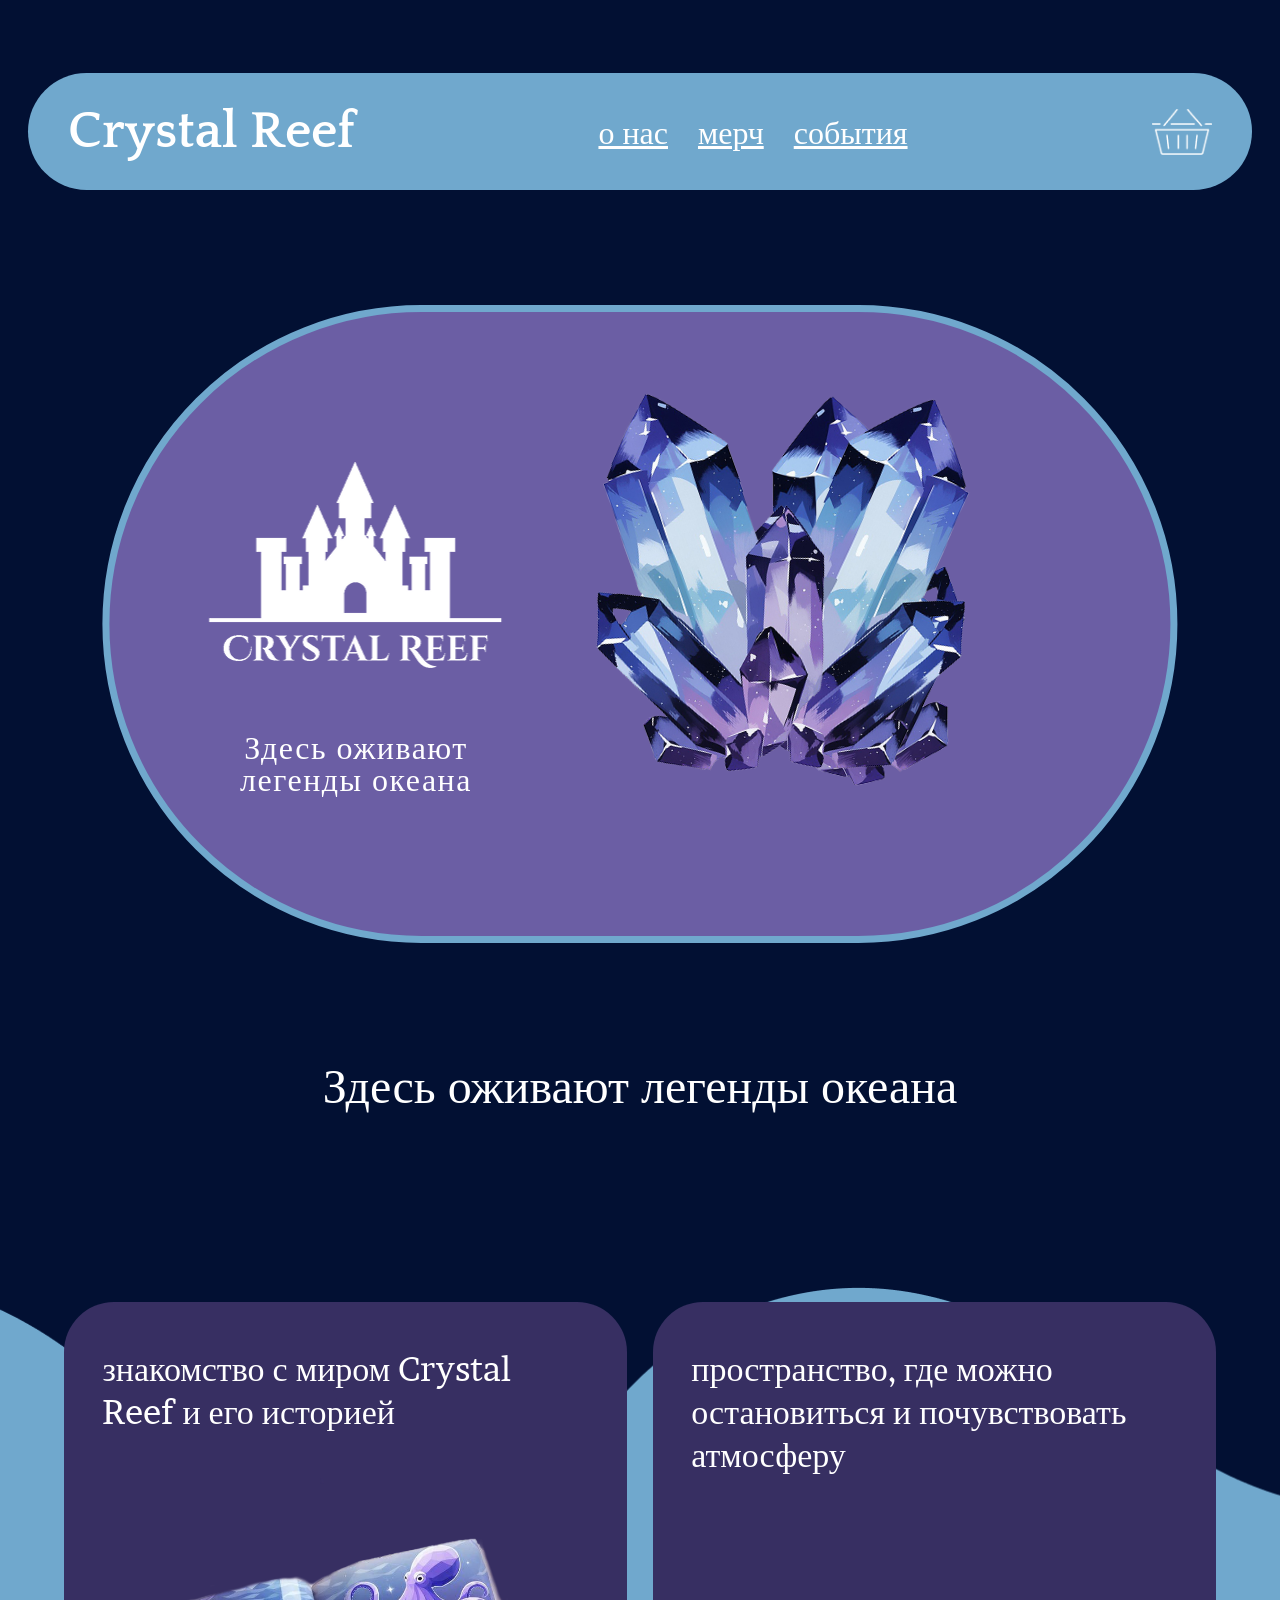
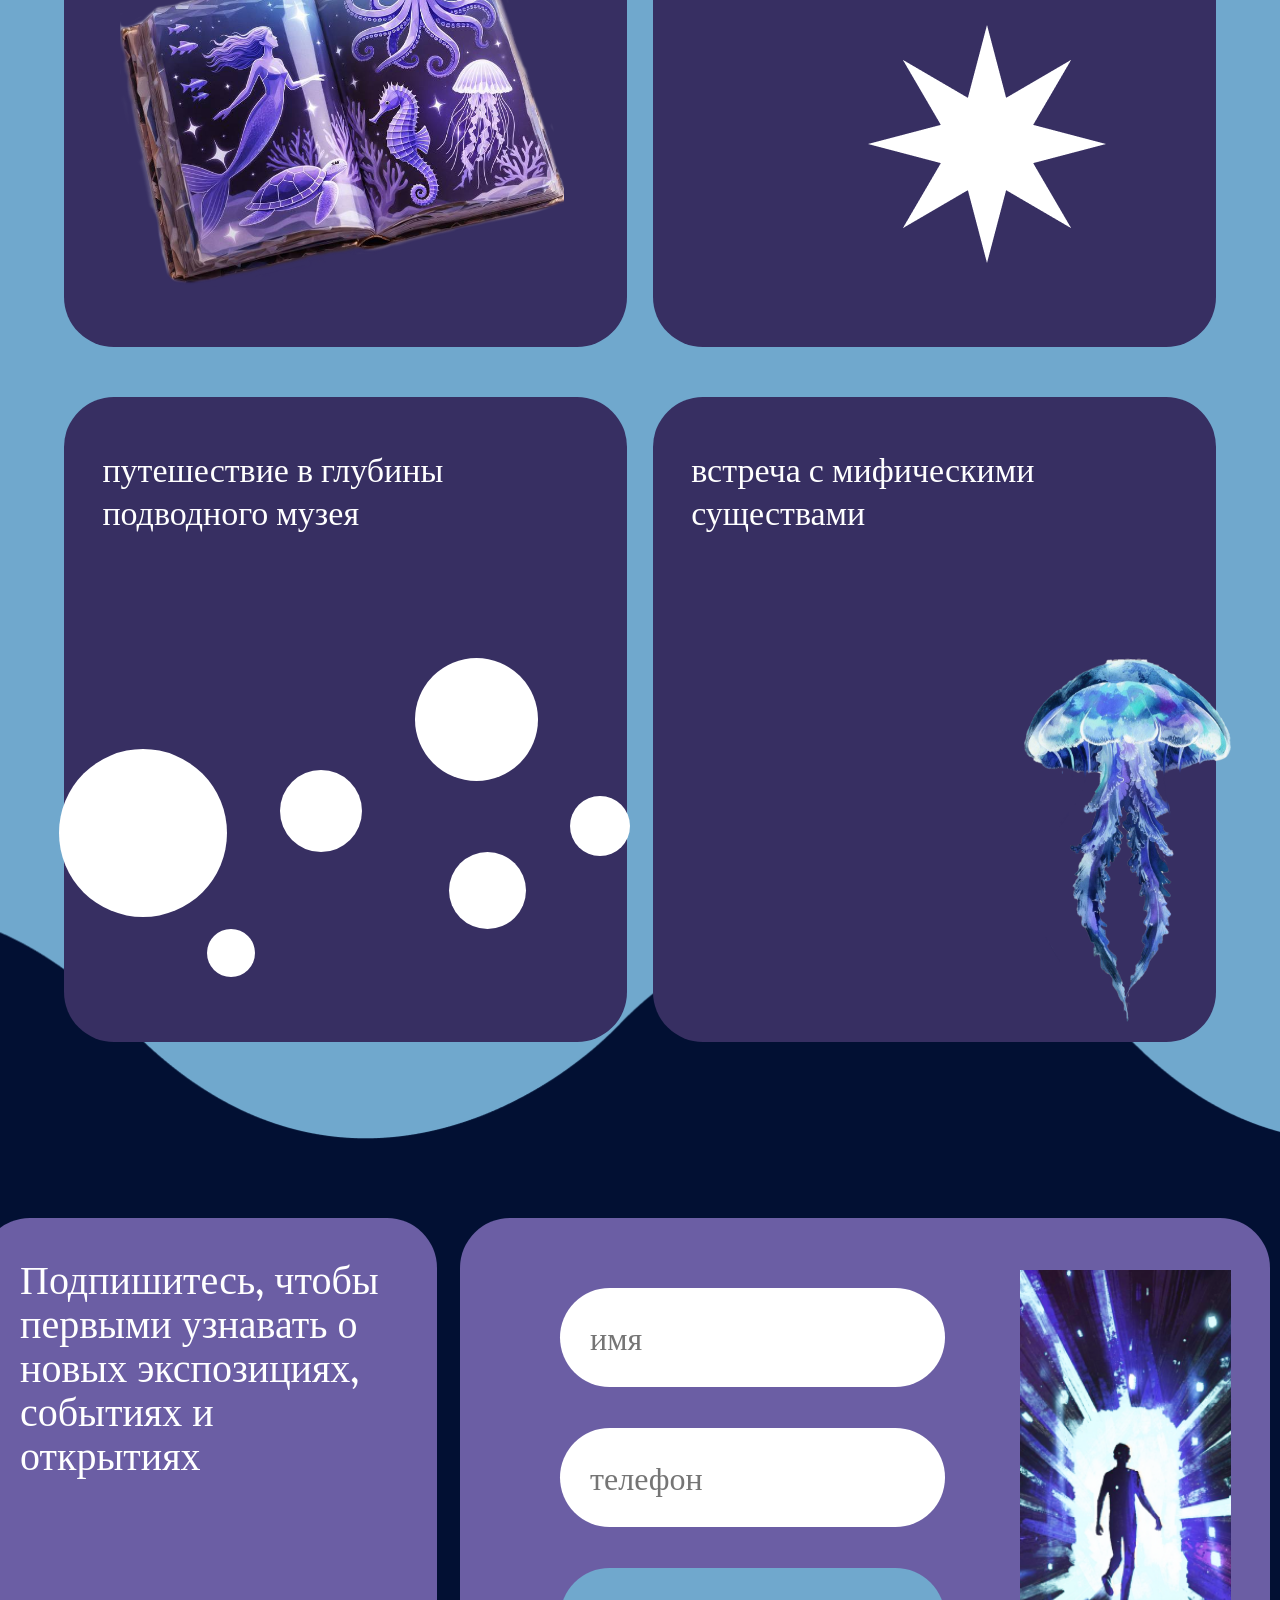
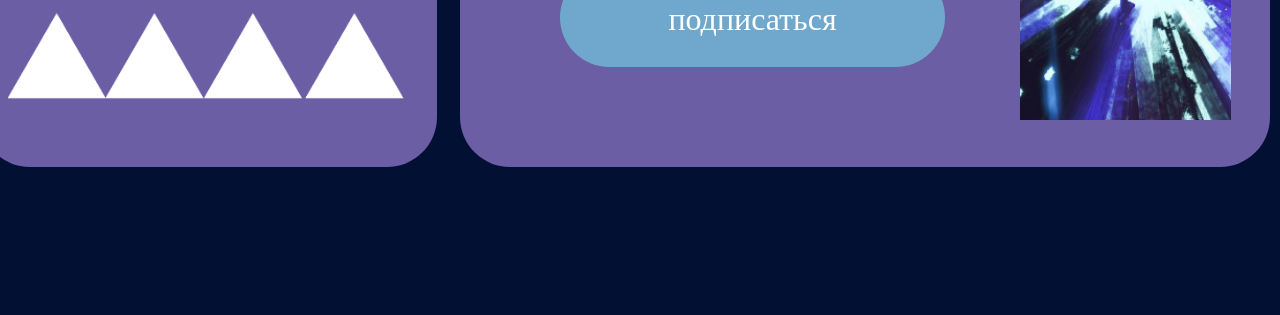
==== index.html @ c5647bbb "firstt" ====
<!DOCTYPE html>
<html lang="ru">

<head>
    <meta charset="UTF-8">
    <title>Crystal Reef</title>
    <link rel="stylesheet" href="style.css">
    <meta name="viewport" content="width=device-width, initial-scale=1.0">
</head>

<body>

    <!-- ===================== 1 ЭКРАН ===================== -->
    <section class="screen screen1">
        <div class="frame">

            <div class="nav-bar">
                <div class="logo">Crystal Reef</div>

                <div class="menu">
                    <a class="nav" href="about.html">о нас</a>
                    <a class="nav" href="merch.html">мерч</a>
                    <a class="nav" href="events.html">события</a>
                </div>

                <a href="404.html" class="icon"></a>
            </div>

            <div class="main-box"></div>

            <div class="text">
                Здесь оживают<br>
                легенды океана
            </div>

            <img class="img-left" src="images/лого.png" alt="">

            <img class="crystal crystal1" src="images/кристал 1.png">
            <img class="crystal crystal2" src="images/кристал 1.png">
            <img class="crystal crystal3" src="images/кристал 1.png">

        </div>

    </section>

    <!-- ===================== 2 ЭКРАН ===================== -->
    <section class="screen screen2">

        <div class="screen2-title">
            Здесь оживают легенды океана
        </div>

        <div class="wave-wrapper"></div>
        <div class="card card1"></div>
        <div class="card card2"></div>
        <div class="card card3"></div>
        <div class="card card4"></div>

        <div class="t t1">знакомство с миром Crystal Reef и его историей</div>

        <div class="t t2">пространство, где можно остановиться и почувствовать атмосферу</div>

        <div class="t t3">встреча с мифическими существами</div>

        <div class="t t4">путешествие в глубины подводного музея</div>

        <div class="book-wrapper">
            <img class="book" src="images/книга.png">
        </div>

        <img class="jelly" src="images/медуза.png">
        <img class="octagon" src="images/восьмиугольник.png">

        <div class="circle c1"></div>
        <div class="circle c2"></div>
        <div class="circle c3"></div>
        <div class="circle c4"></div>
        <div class="circle c5"></div>
        <div class="circle c6"></div>

    </section>

    <!-- ===================== 3 ЭКРАН (если у тебя есть — оставь, иначе можно удалить) ===================== -->
    <section class="screen screen3">
    </section>

    <!-- ===================== 4 ЭКРАН ===================== -->
    <section class="screen screen4">

        <div class="subscribe">

            <div class="sub-left">
                <div class="sub-text">
                    Подпишитесь, чтобы первыми узнавать о новых экспозициях, событиях и открытиях
                </div>

                <img class="triangles" src="images/треугольники.png">
            </div>

            <div class="sub-right">

                <input class="input name" type="text" placeholder="имя">

                <input class="input phone" type="tel" placeholder="телефон">

                <button class="button">подписаться</button>

            </div>

            <img class="person" src="images/человек.png">

        </div>

    </section>


    <script src="script.js"></script>
</body>

</html>
---- style.css ----
html,
body {
    margin: 0;
    padding: 0;
    width: 100%;
    overflow-x: hidden;
    background: #021033;
}

* {
    box-sizing: border-box;
}

@font-face {
    font-family: 'Quattrocento';
    src: url('fonts/Quattrocento-Bold.ttf') format('truetype');
    font-weight: 700;
}

@font-face {
    font-family: 'Brawler';
    src: url('fonts/Brawler-Regular.ttf') format('truetype');
    font-weight: 400;
}

.screen {
    position: relative;
    width: 100%;
    max-width: 2000px;
    margin: 0 auto;
    overflow: hidden;
}

.frame {
    position: relative;
    width: 100%;
    max-width: 2000px;
    height: 100%;
    margin: 0 auto;
}

/* ===== 1 ЭКРАН ===== */

.screen1 {
    height: 1016px;
}

.nav-bar {
    position: absolute;
    top: 73px;
    left: 50%;
    transform: translateX(-50%);

    width: calc(100% - 56px);
    max-width: 1384px;
    height: 117px;

    background: #70A8CD;
    border-radius: 68px;

    display: flex;
    align-items: center;
    justify-content: space-between;

    padding: 0 40px;
    z-index: 20;
}

.logo {
    font-family: 'Quattrocento';
    font-size: 64px;
    color: #fff;
    font-weight: 700;
    white-space: nowrap;
}

.menu {
    display: flex;
    gap: 50px;
    align-items: center;
}

.nav {
    font-family: 'Brawler';
    font-size: 40px;
    color: #fff;
    cursor: pointer;
}

.icon {
    width: 60px;
    height: 60px;
    background: url("images/корзина.png") no-repeat center;
    background-size: contain;
}

.main-box {
    position: absolute;
    top: 305px;
    left: 50%;
    transform: translateX(-50%);

    width: 84%;
    max-width: 1214px;
    height: 638px;

    background: #6B5EA4;
    border: 7px solid #70A8CD;
    border-radius: 463px;
}

.text {
    position: absolute;

    left: calc(50% - 520px);
    top: 731px;

    width: 472px;

    font-family: 'Brawler';
    font-size: 32px;
    line-height: 100%;
    letter-spacing: 1.5px;
    color: #fff;

    text-align: center;

    z-index: 20;
}

.img-left {
    position: absolute;
    left: calc(50% - 520px);
    top: 462px;
    width: 472px;
    z-index: 6;
}

.crystal {
    position: absolute;
    width: 279px;
    z-index: 6;
}

.crystal1 {
    left: calc(50% + 65px);
    top: 386px;
}

.crystal2 {
    left: calc(50% + 83px);
    top: 376px;
    transform: rotate(25deg);
}

.crystal3 {
    left: calc(50% - 78px);
    top: 376px;
    transform: scaleX(-1) rotate(20deg);
}

/* ===== 2 ЭКРАН ===== */

.screen2 {
    min-height: 1764px;
    background: #021033;
    overflow: visible;
}
/* волна */

.wave-wrapper {
    position: absolute;
    top: 250px;
    left: 50%;
    transform: translateX(-50%);

    width: 100vw;
    min-width: 2000px;
    height: 1489px;
    overflow: hidden;

    background-image: url("images/волна.png");
    background-repeat: repeat-x;
    background-size: 3934px auto;
    background-position: 0 0;

    animation: waveBg 18s linear infinite;
    z-index: 0;
}

@keyframes waveBg {
    from {
        background-position-x: 0;
    }

    to {
        background-position-x: -3934px;
    }
}

.screen2-title {
    position: absolute;
    top: 40px;
    left: 50%;
    transform: translateX(-50%);

    width: 90%;

    font-family: 'Brawler';
    font-size: 48px;
    color: white;
    text-align: center;

    z-index: 10;
}

/* карточки */

.card {
    position: absolute;
    width: 635px;
    height: 645px;
    background: #372F62;
    border-radius: 50px;
    z-index: 2;
}

.card1 {
    left: calc(50% - 620px);
    top: 286px;
}

.card2 {
    left: calc(50% - 620px);
    top: 981px;
}

.card3 {
    left: calc(50% + 30px);
    top: 286px;
}

.card4 {
    left: calc(50% + 30px);
    top: 981px;
}

/* текст */

.t {
    position: absolute;
    width: 500px;

    font-family: 'Brawler';
    font-size: 40px;
    color: white;

    z-index: 5;
}

.t1 {
    left: calc(50% - 570px);
    top: 331px;
}

.t2 {
    left: calc(50% + 78px);
    top: 331px;
}

.t3 {
    left: calc(50% + 78px);
    top: 1032px;
}

.t4 {
    left: calc(50% - 570px);
    top: 1032px;
}

/* картинки 2 экрана */

.book-wrapper {
    position: absolute;
    left: calc(50% - 520px);
    top: 321px;

    width: 444px;
    height: auto;

    animation: circleMove 6s linear infinite;
    z-index: 6;
}

.book {
    width: 100%;
    height: auto;
    display: block;
}

.octagon {
    position: absolute;
    width: 238px;
    left: calc(50% + 228px);
    top: 609px;

    animation: spin 6s linear infinite;
    transform-origin: center;
    z-index: 6;
}

.jelly {
    position: absolute;
    width: 279px;
    left: calc(50% + 347px);
    top: 1208px;

    animation: jellyFloat 4s ease-in-out infinite;
    z-index: 6;
}

/* круги */

.circle {
    position: absolute;
    background: white;
    border-radius: 50%;
    z-index: 4;

    animation-name: bubblePulse;
    animation-timing-function: ease-in-out;
    animation-iteration-count: infinite;
}

.c1 {
    width: 168px;
    height: 168px;
    left: calc(50% - 581px);
    top: 1333px;
    animation-duration: 3.8s;
    animation-delay: 0s;
}

.c2 {
    width: 48px;
    height: 48px;
    left: calc(50% - 433px);
    top: 1513px;
    animation-duration: 2.6s;
    animation-delay: .7s;
}

.c3 {
    width: 77px;
    height: 77px;
    left: calc(50% - 191px);
    top: 1436px;
    animation-duration: 3.2s;
    animation-delay: 1.4s;
}

.c4 {
    width: 82px;
    height: 82px;
    left: calc(50% - 360px);
    top: 1354px;
    animation-duration: 2.9s;
    animation-delay: .3s;
}

.c5 {
    width: 123px;
    height: 123px;
    left: calc(50% - 225px);
    top: 1242px;
    animation-duration: 4.1s;
    animation-delay: 1s;
}

.c6 {
    width: 60px;
    height: 60px;
    left: calc(50% - 70px);
    top: 1380px;
    animation-duration: 2.4s;
    animation-delay: 1.8s;
}

/* ===== 3 ЭКРАН ===== */

.screen3 {
    min-height: 0;
}

/* ===== 4 ЭКРАН ===== */

.screen4 {
    height: 735px;
    background: #021033;
    z-index: 5;
}

.subscribe {
    position: relative;
    width: 100%;
    height: 100%;
}

.sub-left {
    position: absolute;
    left: calc(50% - 660px);
    top: 38px;

    width: 457px;
    height: 549px;

    background: #6B5EA4;
    border-radius: 50px;
    padding: 40px;
}

.sub-text {
    font-family: 'Brawler';
    font-size: 40px;
    color: #fff;
    line-height: 1.1;
}

.triangles {
    position: absolute;
    bottom: 40px;
    left: 20px;
    width: 90%;
}

.sub-right {
    position: absolute;
    left: calc(50% - 180px);
    top: 38px;

    width: 810px;
    height: 549px;

    background: #6B5EA4;
    border-radius: 50px;
}

.input {
    position: absolute;
    left: 100px;

    width: 385px;
    height: 99px;

    border-radius: 68px;
    border: none;
    outline: none;

    padding-left: 30px;

    font-family: 'Brawler';
    font-size: 32px;
    color: #6B5EA4;
}

.name {
    top: 70px;
    background: #fff;
}

.phone {
    top: 210px;
    background: #fff;
}

.button {
    position: absolute;
    left: 100px;
    top: 350px;

    width: 385px;
    height: 99px;

    background: #70A8CD;
    border-radius: 68px;
    border: none;
    cursor: pointer;

    font-family: 'Brawler';
    font-size: 32px;
    color: #fff;
}

.person {
    position: absolute;
    top: 90px;
    left: calc(50% + 380px);

    height: 450px;
    object-fit: contain;
}

/* ===== АНИМАЦИИ ===== */

@keyframes circleMove {
    0% {
        transform: translate(0px, 0px);
    }

    25% {
        transform: translate(12px, -10px);
    }

    50% {
        transform: translate(18px, 0px);
    }

    75% {
        transform: translate(12px, 10px);
    }

    100% {
        transform: translate(0px, 0px);
    }
}

@keyframes jellyFloat {
    0% {
        transform: translateY(0px);
    }

    50% {
        transform: translateY(-25px);
    }

    100% {
        transform: translateY(0px);
    }
}

@keyframes spin {
    from {
        transform: rotate(0deg);
    }

    to {
        transform: rotate(360deg);
    }
}

@keyframes bubblePulse {
    0% {
        transform: scale(1);
    }

    50% {
        transform: scale(1.35);
    }

    100% {
        transform: scale(1);
    }
}

/* ===== ДО 1300px ===== */

@media (max-width: 1300px) {
    .logo {
        font-size: 52px;
    }

    .nav {
        font-size: 32px;
    }

    .menu {
        gap: 30px;
    }

    .card {
        width: 44%;
    }

    .card1,
    .card2 {
        left: 5%;
    }

    .card3,
    .card4 {
        left: 51%;
    }

    .t {
        width: 36%;
        font-size: 34px;
    }

    .t1,
    .t4 {
        left: 8%;
    }

    .t2,
    .t3 {
        left: 54%;
    }
}

/* ===== ПРОМЕЖУТОЧНЫЙ АДАПТИВ 769px–1100px ===== */

@media (min-width: 769px) and (max-width: 1100px) {
    /* 1 экран */
/* 1 экран */

    .screen1 {
        height: 900px;
    }

    .logo {
        font-size: 42px;
    }

    .nav {
        font-size: 26px;
    }

    .menu {
        gap: 24px;
    }

    .icon {
        width: 46px;
        height: 46px;
    }

    .main-box {
        top: 260px;
        width: 86%;
        height: 520px;
    }

    .img-left {
        width: 300px;
        left: calc(50% - 330px);
        top: 430px;
    }

    .text {
        left: calc(50% - 305px);
        top: 610px;
        font-size: 26px;
        width: 260px;
    }

    .crystal {
        width: 175px;
    }

    .crystal1 {
        left: calc(50% + 55px);
        top: 380px;
    }

    .crystal2 {
        left: calc(50% + 70px);
        top: 370px;
    }

    .crystal3 {
        left: calc(50% - 35px);
        top: 380px;
    }

    /* 2 экран */

    .screen2 {
        height: 1764px;
    }

    .card {
        width: 42%;
        height: 560px;
    }

    .card1,
    .card2 {
        left: 5%;
    }

    .card3,
    .card4 {
        left: 53%;
    }

    .card1,
    .card3 {
        top: 286px;
    }

    .card2,
    .card4 {
        top: 900px;
    }

    .t {
        width: 34%;
        font-size: 30px;
    }

    .t1,
    .t4 {
        left: 8%;
    }

    .t2,
    .t3 {
        left: 56%;
    }

    .t1,
    .t2 {
        top: 330px;
    }

    .t3,
    .t4 {
        top: 950px;
    }

    .book-wrapper {
        width: 320px;
        left: calc(50% - 365px);
        top: 360px;
    }

    .octagon {
        width: 180px;
        left: calc(50% + 120px);
        top: 570px;
    }

    .jelly {
        width: 220px;
        left: calc(50% + 150px);
        top: 1120px;
    }

    .circle {
        display: block;
    }

    .c1 {
        width: 110px;
        height: 110px;
        left: 8%;
        top: 1150px;
    }

    .c2 {
        width: 35px;
        height: 35px;
        left: 19%;
        top: 1390px;
    }

    .c3 {
        width: 55px;
        height: 55px;
        left: 29%;
        top: 1340px;
    }

    .c4 {
        width: 60px;
        height: 60px;
        left: 23%;
        top: 1255px;
    }

    .c5 {
        width: 85px;
        height: 85px;
        left: 31%;
        top: 1180px;
    }

    .c6 {
        width: 42px;
        height: 42px;
        left: 40%;
        top: 1300px;
    }

    /* 4 экран */

    .screen4 {
        height: 760px;
    }

    .sub-left {
        left: 4%;
        width: 34%;
    }

    .sub-right {
        left: 40%;
        width: 56%;
    }

    .sub-text {
        font-size: 32px;
    }

    .input,
    .button {
        left: 60px;
        width: 340px;
        height: 86px;
        font-size: 28px;
    }

    .person {
        display: none;
    }
}

/* ===== ДО 900px ===== */
/* ===== ДО 768px ===== */

@media (max-width: 768px) {
    .screen {
        max-width: none;
    }

    /* ===== 1 ЭКРАН ===== */

    .screen1 {
        height: 820px;
    }

    .nav-bar {
        top: 30px;
        width: calc(100% - 32px);
        min-height: 80px;
        height: auto;
        padding: 14px 18px;
        border-radius: 50px;
    }

    .logo {
        font-size: 24px;
    }

    .menu {
        display: flex;
        gap: 10px;
    }

    .nav {
        font-size: 15px;
    }

    .icon {
        width: 32px;
        height: 32px;
    }

    .main-box {
        top: 220px;
        width: 84%;
        height: 430px;
        border-radius: 220px;
    }

    .text {
        position: absolute;

        left: 50%;
        transform: translateX(-50%);

        top: 560px;
        width: 260px;

        text-align: center;
        font-size: 24px;
    }

    .img-left {
        top: 360px;
        left: 12%;
        width: 220px;
        /* было 300px */
    }

    .crystal {
        width: 120px;
        /* было 170px */
    }

    .crystal1 {
        left: 52%;
        top: 310px;
    }

    .crystal2 {
        left: 55%;
        top: 300px;
    }

    .crystal3 {
        left: 43%;
        top: 310px;
    }

    /* ===== 2 ЭКРАН ===== */

   .screen2 {
       min-height: 1764px;
       background: #021033;
       overflow: visible;
   }
           .wave-wrapper {
               position: absolute;
               top: 250px;
               left: 50%;
               transform: translateX(-50%);
    
               width: 100vw;
               min-width: 2000px;
               height: 1489px;
               overflow: hidden;
    
               background-image: url("images/волна.png");
               background-repeat: repeat-x;
               background-size: 3934px auto;
               background-position: 0 0;
    
               animation: waveBg 18s linear infinite;
               z-index: 0;
           }
    .screen2-title {
        top: 40px;
        width: 90%;
        font-size: 32px;
        line-height: 1.1;
    }

    .card {
        left: 50%;
        transform: translateX(-50%);
        width: 90%;
        max-width: 420px;
        height: 320px;
        border-radius: 40px;
    }

    .card1 {
        top: 160px;
    }

    .card3 {
        top: 520px;
    }

    .card2 {
        top: 880px;
    }

    .card4 {
        top: 1240px;
    }

    .t {
        left: 50%;
        transform: translateX(-50%);
        width: 78%;
        max-width: 330px;
        font-size: 24px;
        line-height: 1.1;
    }

    .t1 {
        top: 200px;
    }

    .t2 {
        top: 560px;
    }

    .t4 {
        top: 920px;
    }

    .t3 {
        top: 1280px;
    }

    .book-wrapper {
        left: calc(50% - 115px);
        top: 180px;
        width: 230px;
        animation: circleMove 6s linear infinite;
    }

    .octagon {
        left: calc(50% - 65px);
        top: 650px;
        width: 130px;
    }

    .jelly {
        left: calc(50% - 50px);
        top: 1320px;
        width: 160px;
    }

    .circle {
        display: block;
    }

    .c1 {
        width: 65px;
        height: 65px;
        left: 30%;
        top: 1030px;
    }

    .c2 {
        width: 20px;
        height: 20px;
        left: 58%;
        top: 1160px;
    }

    .c3 {
        width: 32px;
        height: 32px;
        left: 55%;
        top: 1080px;
    }

    .c4 {
        width: 36px;
        height: 36px;
        left: 66%;
        top: 1030px;
    }

    .c5 {
        width: 50px;
        height: 50px;
        left: 48%;
        top: 1000px;
    }

    .c6 {
        width: 25px;
        height: 25px;
        left: 70%;
        top: 1110px;
    }

    /* ===== 4 ЭКРАН ===== */

    .screen4 {
        height: 1000px;
    }

    .sub-left,
    .sub-right {
        position: relative;
        left: auto;
        top: auto;
        width: calc(100% - 40px);
        margin: 30px auto;
    }

    .sub-left {
        height: 380px;
    }

    .sub-right {
        height: 430px;
    }

    .sub-text {
        font-size: 28px;
    }

    .input,
    .button {
        left: 50%;
        transform: translateX(-50%);
        width: 80%;
        font-size: 26px;
    }

    .button {
        top: 360px;
    }

    .person {
        display: none;
    }
}

/* ===== ДО 480px ===== */

@media (max-width: 480px) {
    .logo {
        font-size: 20px;
    }

    .menu {
        gap: 6px;
    }

    .nav {
        font-size: 12px;
    }

    .icon {
        width: 28px;
        height: 28px;
    }

    .nav-bar {
        padding: 12px 14px;
    }

    .screen1 {
        height: 760px;
    }

    .main-box {
        top: 210px;
        height: 390px;
    }

    .img-left {
        width: 250px;
        top: 335px;
    }

    .text {
        top: 535px;
        font-size: 22px;
    }

    .crystal {
        width: 135px;
    }

    .screen2 {
        height: 1750px;
        min-height: 1750px;
    }

    .card {
        height: 300px;
    }

    .card1 {
        top: 150px;
    }

    .card3 {
        top: 490px;
    }

    .card2 {
        top: 830px;
    }

    .card4 {
        top: 1170px;
    }

    .t1 {
        top: 190px;
    }

    .t2 {
        top: 530px;
    }

    .t4 {
        top: 870px;
    }

    .t3 {
        top: 1210px;
    }

    .book-wrapper {
        left: calc(50% - 95px);
        top: 275px;
        width: 190px;
    }

    .octagon {
        left: calc(50% - 55px);
        top: 610px;
        width: 110px;
    }

    .jelly {
        left: calc(50% - 70px);
        top: 1290px;
        width: 140px;
    }

    .circle {
        display: none;
    }
}
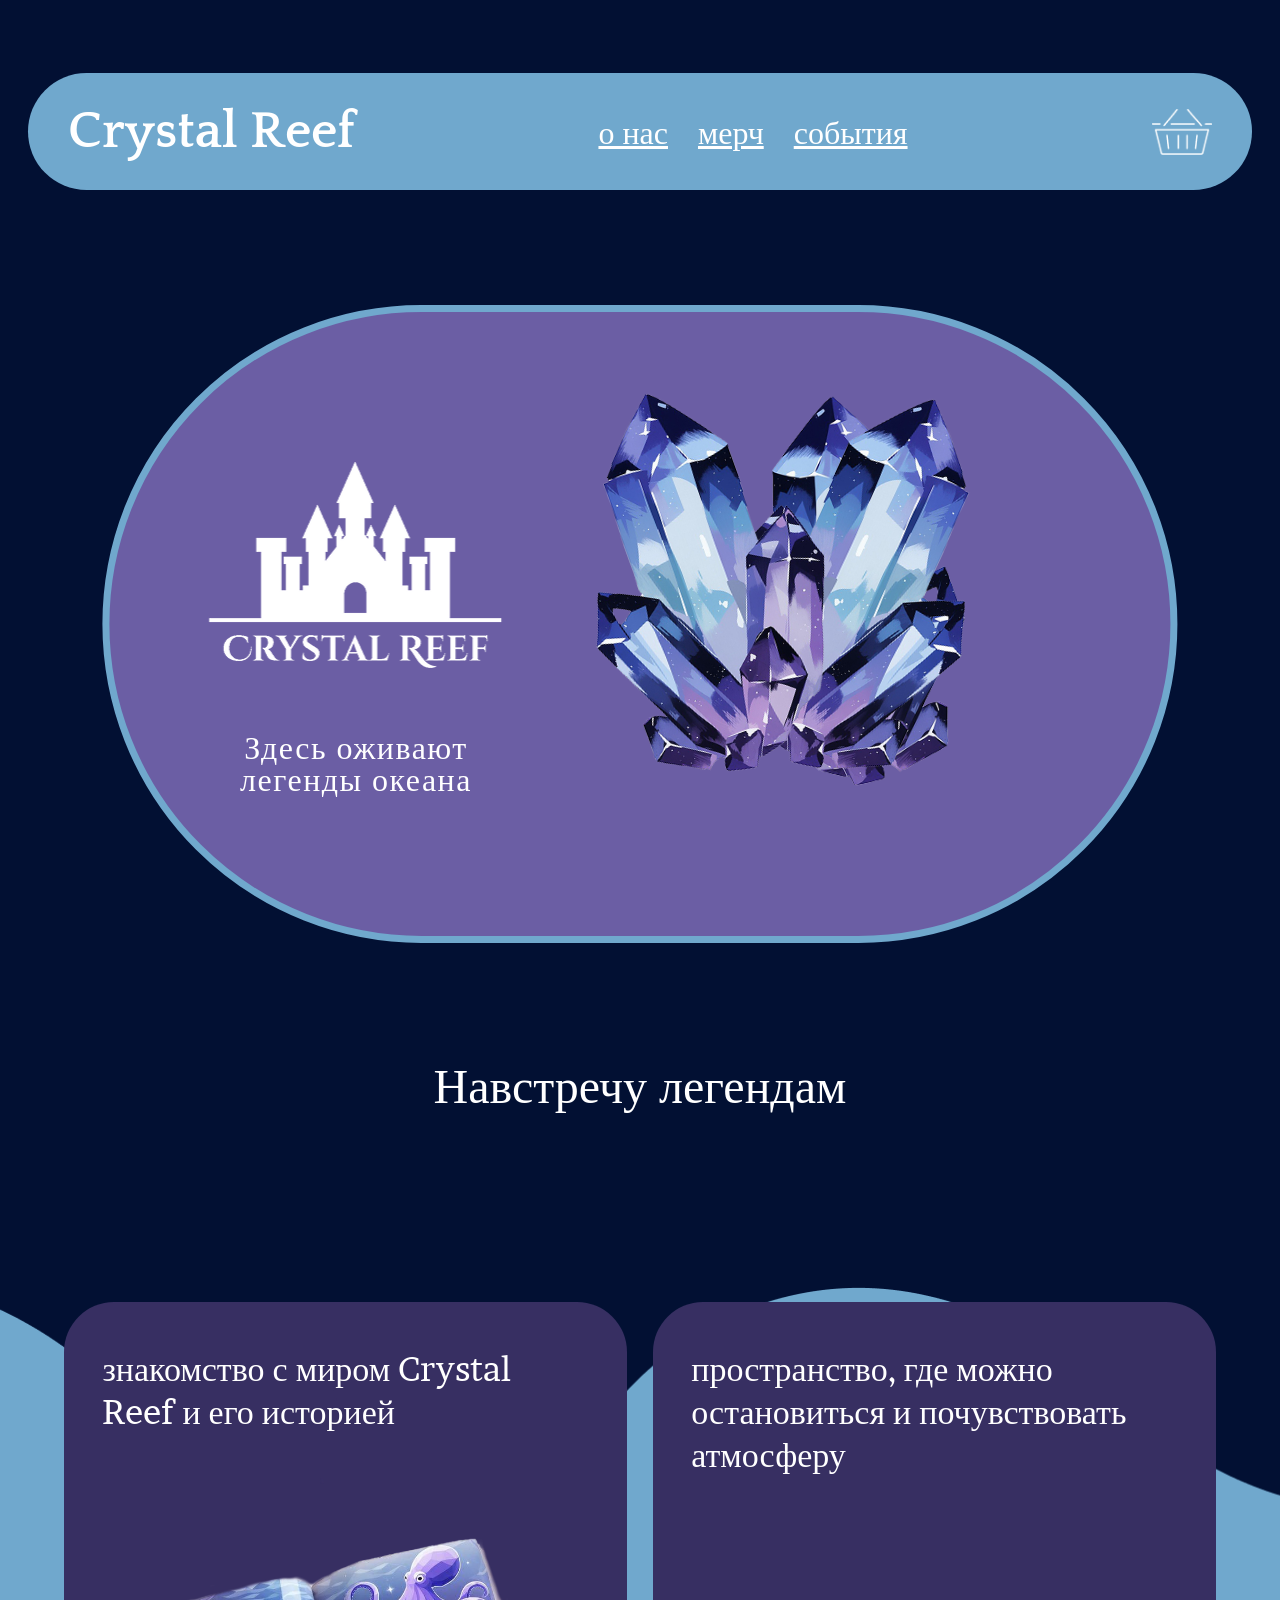
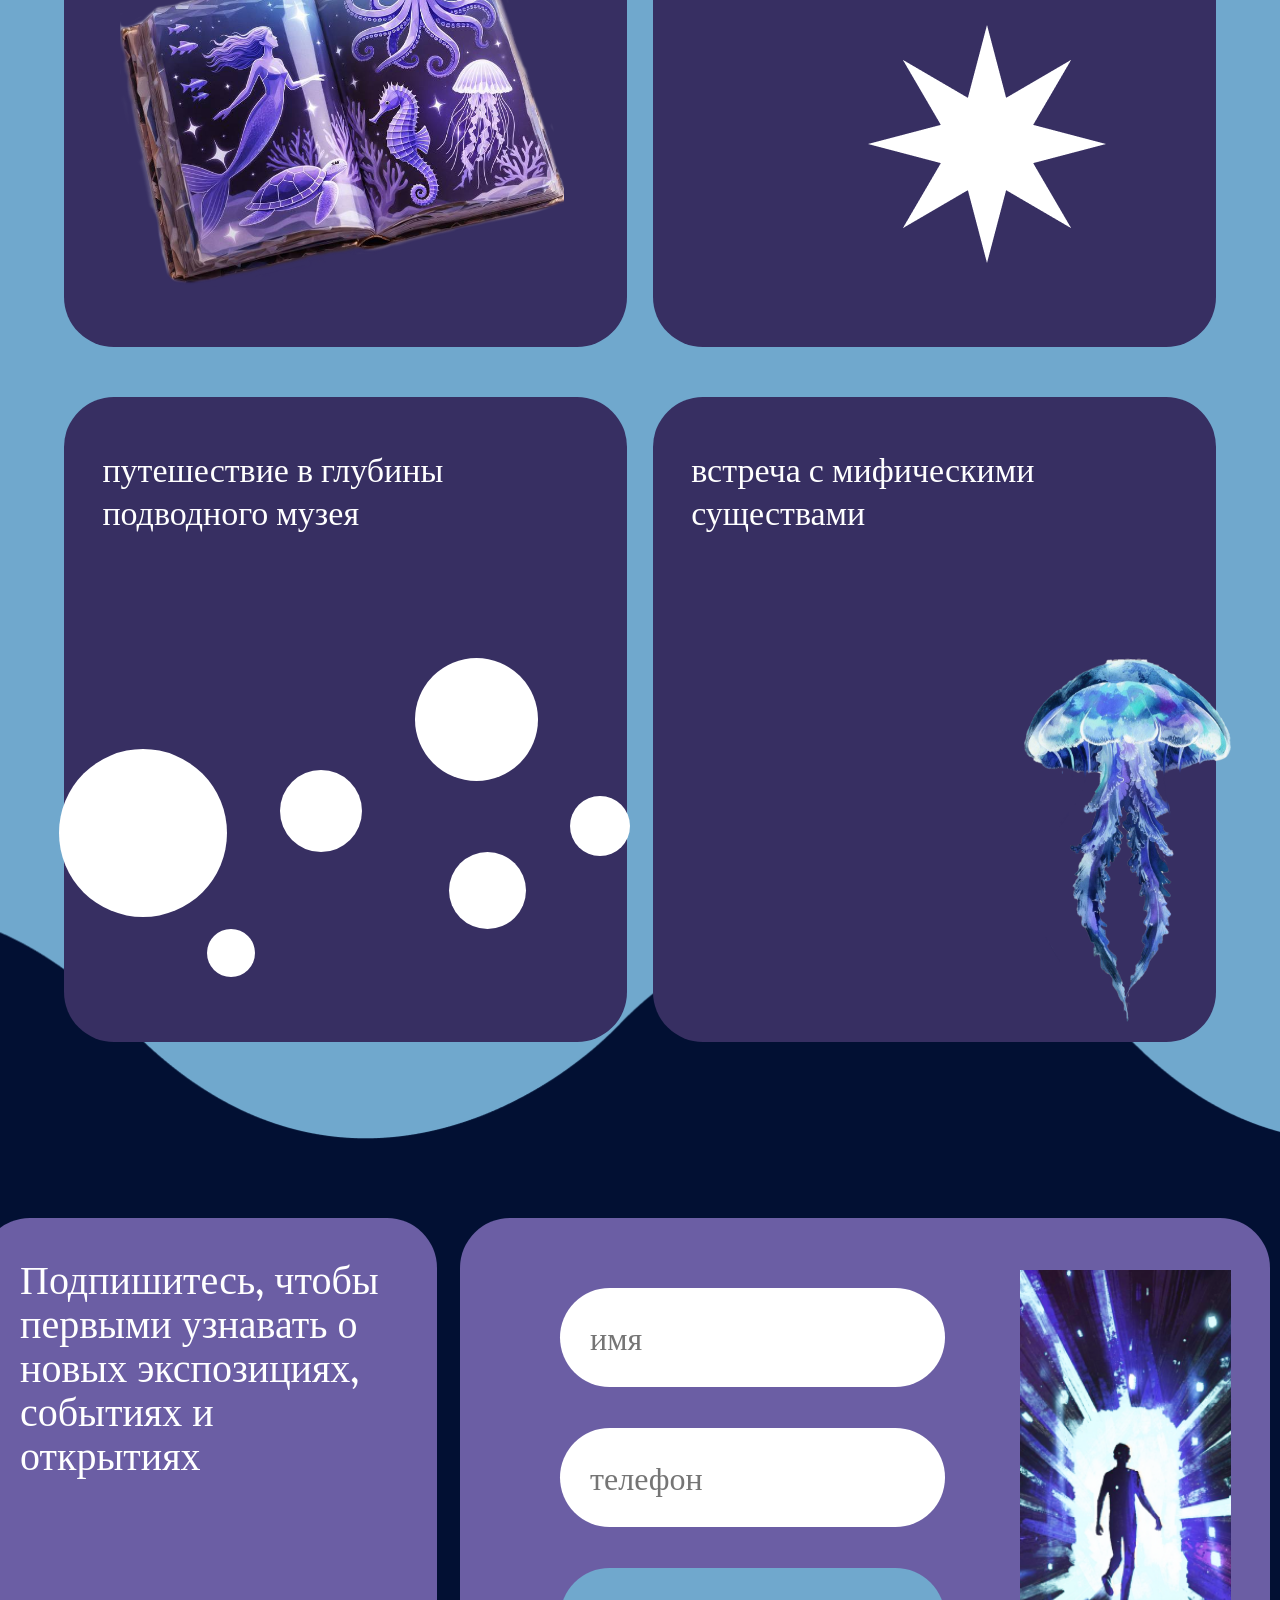
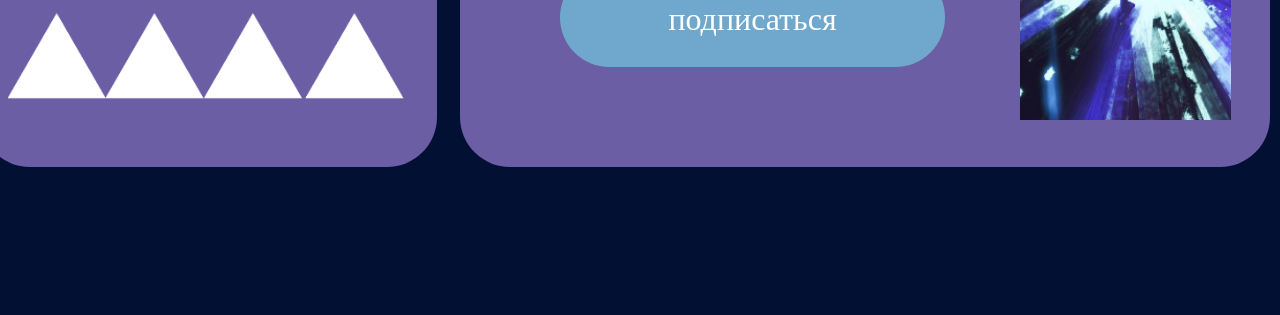
==== commit 9dbef186: "com" ====
--- a/index.html
+++ b/index.html
@@ -10,7 +10,7 @@
 
 <body>
 
-    <!-- ===================== 1 ЭКРАН ===================== -->
+
     <section class="screen screen1">
         <div class="frame">
 
@@ -43,11 +43,11 @@
 
     </section>
 
-    <!-- ===================== 2 ЭКРАН ===================== -->
+
     <section class="screen screen2">
 
         <div class="screen2-title">
-            Здесь оживают легенды океана
+            Навстречу легендам
         </div>
 
         <div class="wave-wrapper"></div>
@@ -80,11 +80,11 @@
 
     </section>
 
-    <!-- ===================== 3 ЭКРАН (если у тебя есть — оставь, иначе можно удалить) ===================== -->
+
     <section class="screen screen3">
     </section>
 
-    <!-- ===================== 4 ЭКРАН ===================== -->
+
     <section class="screen screen4">
 
         <div class="subscribe">
--- a/style.css
+++ b/style.css
@@ -39,7 +39,7 @@
     margin: 0 auto;
 }
 
-/* ===== 1 ЭКРАН ===== */
+
 
 .screen1 {
     height: 1016px;
@@ -159,14 +159,14 @@
     transform: scaleX(-1) rotate(20deg);
 }
 
-/* ===== 2 ЭКРАН ===== */
+
 
 .screen2 {
     min-height: 1764px;
     background: #021033;
     overflow: visible;
 }
-/* волна */
+
 
 .wave-wrapper {
     position: absolute;
@@ -214,7 +214,7 @@
     z-index: 10;
 }
 
-/* карточки */
+
 
 .card {
     position: absolute;
@@ -245,7 +245,7 @@
     top: 981px;
 }
 
-/* текст */
+
 
 .t {
     position: absolute;
@@ -278,7 +278,7 @@
     top: 1032px;
 }
 
-/* картинки 2 экрана */
+
 
 .book-wrapper {
     position: absolute;
@@ -319,7 +319,7 @@
     z-index: 6;
 }
 
-/* круги */
+
 
 .circle {
     position: absolute;
@@ -386,13 +386,13 @@
     animation-delay: 1.8s;
 }
 
-/* ===== 3 ЭКРАН ===== */
+
 
 .screen3 {
     min-height: 0;
 }
 
-/* ===== 4 ЭКРАН ===== */
+
 
 .screen4 {
     height: 735px;
@@ -500,7 +500,7 @@
     object-fit: contain;
 }
 
-/* ===== АНИМАЦИИ ===== */
+
 
 @keyframes circleMove {
     0% {
@@ -562,7 +562,7 @@
     }
 }
 
-/* ===== ДО 1300px ===== */
+
 
 @media (max-width: 1300px) {
     .logo {
@@ -607,11 +607,10 @@
     }
 }
 
-/* ===== ПРОМЕЖУТОЧНЫЙ АДАПТИВ 769px–1100px ===== */
+
 
 @media (min-width: 769px) and (max-width: 1100px) {
-    /* 1 экран */
-/* 1 экран */
+    
 
     .screen1 {
         height: 900px;
@@ -672,7 +671,7 @@
         top: 380px;
     }
 
-    /* 2 экран */
+    
 
     .screen2 {
         height: 1764px;
@@ -792,7 +791,7 @@
         top: 1300px;
     }
 
-    /* 4 экран */
+    
 
     .screen4 {
         height: 760px;
@@ -825,15 +824,14 @@
     }
 }
 
-/* ===== ДО 900px ===== */
-/* ===== ДО 768px ===== */
+
 
 @media (max-width: 768px) {
     .screen {
         max-width: none;
     }
 
-    /* ===== 1 ЭКРАН ===== */
+    
 
     .screen1 {
         height: 820px;
@@ -890,12 +888,12 @@
         top: 360px;
         left: 12%;
         width: 220px;
-        /* было 300px */
+        
     }
 
     .crystal {
         width: 120px;
-        /* было 170px */
+        
     }
 
     .crystal1 {
@@ -913,7 +911,7 @@
         top: 310px;
     }
 
-    /* ===== 2 ЭКРАН ===== */
+    
 
    .screen2 {
        min-height: 1764px;
@@ -1061,7 +1059,7 @@
         top: 1110px;
     }
 
-    /* ===== 4 ЭКРАН ===== */
+    
 
     .screen4 {
         height: 1000px;
@@ -1105,113 +1103,275 @@
     }
 }
 
-/* ===== ДО 480px ===== */
-
-@media (max-width: 480px) {
+
+
+
+@media (max-width: 768px) {
+
+    .screen {
+        max-width: none;
+    }
+
+ 
+
+    .screen1 {
+        height: 720px;
+    }
+
+    .nav-bar {
+        top: 30px;
+        width: calc(100% - 32px);
+        min-height: 80px;
+        height: auto;
+        padding: 14px 18px;
+        border-radius: 50px;
+    }
+
     .logo {
-        font-size: 20px;
+        font-size: 24px;
     }
 
     .menu {
-        gap: 6px;
+        gap: 10px;
     }
 
     .nav {
-        font-size: 12px;
+        font-size: 15px;
     }
 
     .icon {
-        width: 28px;
-        height: 28px;
-    }
-
-    .nav-bar {
-        padding: 12px 14px;
-    }
-
-    .screen1 {
-        height: 760px;
+        width: 32px;
+        height: 32px;
     }
 
     .main-box {
         top: 210px;
-        height: 390px;
+        width: 84%;
+        height: 360px;
+        border-radius: 220px;
     }
 
     .img-left {
-        width: 250px;
+        width: 170px;
+        left: 15%;
         top: 335px;
     }
 
-    .text {
-        top: 535px;
-        font-size: 22px;
-    }
-
+.text {
+    left: 50%;
+    transform: translateX(-50%);
+
+    top: 465px;
+    width: 220px;
+
+    font-size: 19px;
+    line-height: 1.05;
+    text-align: center;
+}
     .crystal {
-        width: 135px;
-    }
+        width: 95px;
+    }
+
+    .crystal1 {
+        left: 57%;
+        top: 315px;
+    }
+
+    .crystal2 {
+        left: 60%;
+        top: 305px;
+    }
+
+    .crystal3 {
+        left: 47%;
+        top: 315px;
+    }
+
+  
 
     .screen2 {
-        height: 1750px;
-        min-height: 1750px;
+        height: 1850px;
+        min-height: 1850px;
+        overflow: visible;
+    }
+
+    .wave-wrapper {
+        top: 150px;
+        left: 50%;
+        transform: translateX(-50%);
+
+        width: 100vw;
+        min-width: 2000px;
+        height: 1500px;
+
+        background-size: 2600px auto;
+        animation-duration: 16s;
+    }
+
+    .screen2-title {
+        top: 40px;
+        width: 90%;
+        font-size: 32px;
+        line-height: 1.1;
     }
 
     .card {
-        height: 300px;
+        left: 50%;
+        transform: translateX(-50%);
+
+        width: 90%;
+        max-width: 420px;
+        height: 320px;
+        border-radius: 40px;
     }
 
     .card1 {
+        top: 160px;
+    }
+
+    .card3 {
+        top: 520px;
+    }
+
+    .card2 {
+        top: 880px;
+    }
+
+    .card4 {
+        top: 1240px;
+    }
+
+    .t {
+        left: 50%;
+        transform: translateX(-50%);
+
+        width: 78%;
+        max-width: 330px;
+
+        font-size: 24px;
+        line-height: 1.1;
+    }
+
+    .t1 {
+        top: 200px;
+    }
+
+    .t2 {
+        top: 560px;
+    }
+
+    .t4 {
+        top: 920px;
+    }
+
+    .t3 {
+        top: 1280px;
+    }
+
+    .book-wrapper {
+        left: calc(50% - 115px);
         top: 150px;
-    }
-
-    .card3 {
-        top: 490px;
-    }
-
-    .card2 {
-        top: 830px;
-    }
-
-    .card4 {
-        top: 1170px;
-    }
-
-    .t1 {
-        top: 190px;
-    }
-
-    .t2 {
-        top: 530px;
-    }
-
-    .t4 {
-        top: 870px;
-    }
-
-    .t3 {
-        top: 1210px;
-    }
-
-    .book-wrapper {
-        left: calc(50% - 95px);
-        top: 275px;
-        width: 190px;
+        width: 230px;
     }
 
     .octagon {
-        left: calc(50% - 55px);
-        top: 610px;
-        width: 110px;
+        left: calc(50% - 65px);
+        top: 680px;
+        width: 130px;
     }
 
     .jelly {
-        left: calc(50% - 70px);
-        top: 1290px;
-        width: 140px;
+        left: calc(50% - 50px);
+        top: 1335px;
+        width: 160px;
     }
 
     .circle {
+        display: block;
+    }
+
+    .c1 {
+        width: 65px;
+        height: 65px;
+        left: 30%;
+        top: 980px;
+    }
+
+    .c2 {
+        width: 20px;
+        height: 20px;
+        left: 58%;
+        top: 1110px;
+    }
+
+    .c3 {
+        width: 32px;
+        height: 32px;
+        left: 55%;
+        top: 1030px;
+    }
+
+    .c4 {
+        width: 36px;
+        height: 36px;
+        left: 66%;
+        top: 980px;
+    }
+
+    .c5 {
+        width: 50px;
+        height: 50px;
+        left: 20%;
+        top: 1110px;
+    }
+
+    .c6 {
+        width: 25px;
+        height: 25px;
+        left: 70%;
+        top: 1060px;
+    }
+
+
+
+    .screen4 {
+        height: 1000px;
+    }
+
+    .sub-left,
+    .sub-right {
+        position: relative;
+        left: auto;
+        top: auto;
+        width: calc(100% - 40px);
+        margin: 30px auto;
+    }
+
+    .sub-left {
+        height: 380px;
+    }
+
+    .sub-right {
+        height: 430px;
+    }
+
+    .sub-text {
+        font-size: 28px;
+    }
+
+    .input,
+    .button {
+        left: 50%;
+        transform: translateX(-50%);
+        width: 80%;
+        font-size: 26px;
+    }
+
+    .button {
+        top: 360px;
+    }
+
+    .person {
         display: none;
     }
 }
